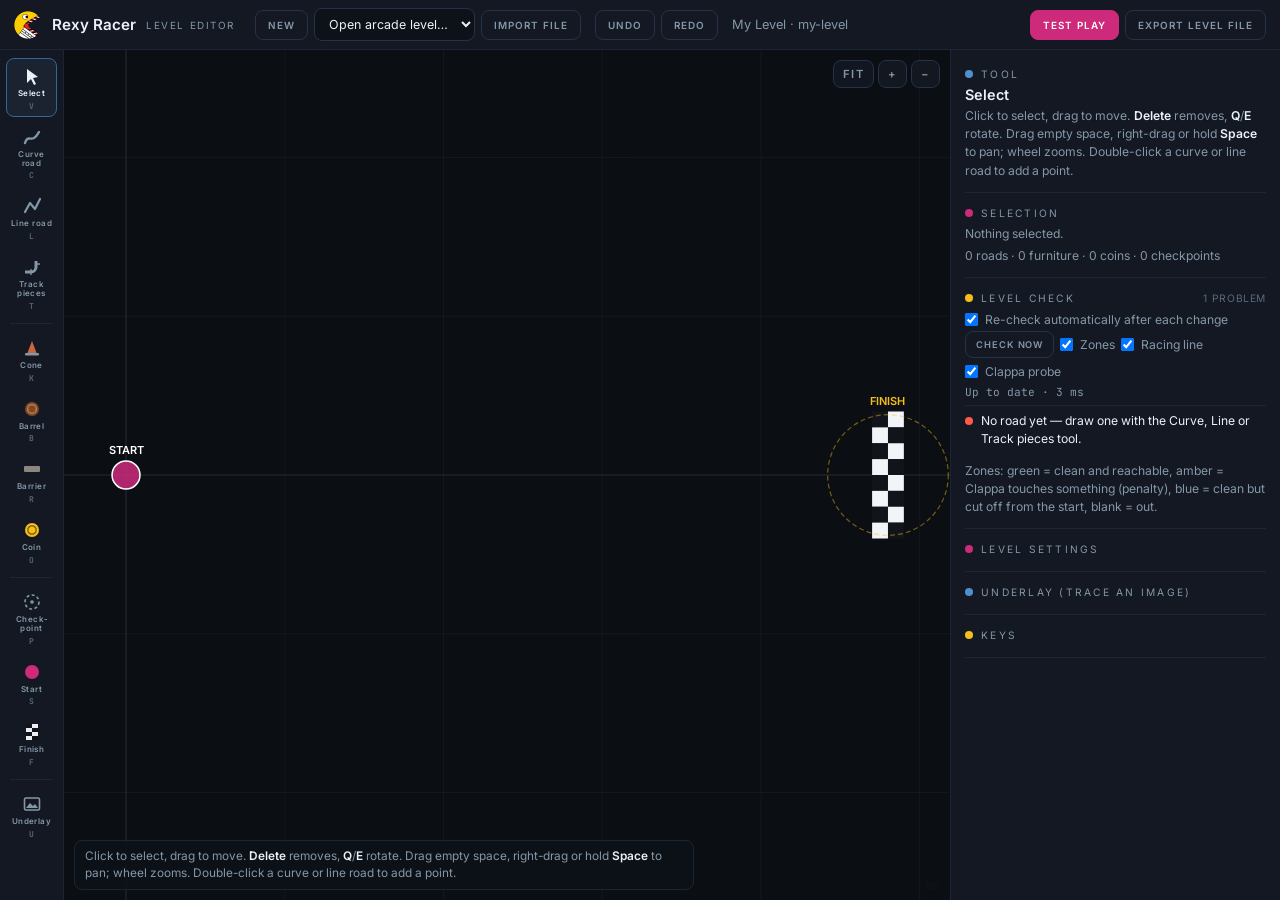
==== editor/index.html @ 25bbd29e "Rexy Racer: one shared engine for every level, plus a level editor - games/racer/: a single engine t" ====
<!doctype html>
<html lang="en">
<head>
<meta charset="utf-8">
<meta name="viewport" content="width=device-width, initial-scale=1">
<title>Rexy Racer — Level editor</title>
<meta name="robots" content="noindex">
<link rel="stylesheet" href="../lib/rexy-theme.css">
<style>
  html,body{height:100%; overflow:hidden}
  body{display:flex; flex-direction:column; font-size:13px}
  .hidden{display:none !important}

  /* ---------- top bar ---------- */
  .bar{display:flex; align-items:center; gap:14px; padding:8px 14px; background:var(--surface);
       border-bottom:1px solid var(--border-soft); flex:none}
  .bar .brand{display:flex; align-items:center; gap:10px; white-space:nowrap; margin-right:6px}
  .bar .brand .mark{width:28px; height:28px; background:url('../art/clappa.png') 0 0/112px 28px no-repeat}
  .bar .brand b{font-size:.95rem; font-weight:600}
  .bar .brand span{font-size:.62rem; letter-spacing:.16em; text-transform:uppercase; color:var(--muted)}
  .bar .grp{display:flex; gap:6px; align-items:center}
  .bar .grow{flex:1}
  .bar button{padding:8px 12px; font-size:.62rem}
  .bar select{width:auto; padding:7px 10px; font-size:.78rem}
  .bar .name{font-size:.8rem; color:var(--muted); white-space:nowrap; overflow:hidden; text-overflow:ellipsis; max-width:24vw}

  /* ---------- workspace ---------- */
  .main{flex:1; display:flex; min-height:0}
  .tools{flex:none; width:64px; background:var(--surface); border-right:1px solid var(--border-soft);
         display:flex; flex-direction:column; gap:2px; padding:8px 6px; overflow-y:auto}
  .tools button{display:flex; flex-direction:column; align-items:center; gap:3px; padding:7px 2px 5px;
         border:1px solid transparent; font-size:.5rem; letter-spacing:.06em; text-transform:none;
         color:var(--muted); line-height:1.1}
  .tools button svg{width:20px; height:20px}
  .tools button kbd{font:600 .5rem 'JetBrains Mono',monospace; color:var(--faint)}
  .tools button.on{background:var(--surface2); color:var(--text); border-color:var(--blue-deep)}
  .tools .sep{height:1px; background:var(--border-soft); margin:4px 4px}

  .stage{flex:1; position:relative; min-width:0; background:#0b0e13}
  .stage canvas{position:absolute; left:0; top:0; width:100%; height:100%; display:block; touch-action:none}
  .hud{position:absolute; left:10px; bottom:10px; right:10px; display:flex; gap:10px; align-items:flex-end;
       pointer-events:none}
  .hud .hint{background:rgba(13,18,25,.88); border:1px solid var(--border-soft); border-radius:8px;
       padding:7px 10px; color:var(--muted); font-size:.74rem; max-width:620px; line-height:1.45}
  .hud .hint b{color:var(--text); font-weight:600}
  .hud .coords{margin-left:auto; font:.68rem 'JetBrains Mono',monospace; color:var(--faint);
       background:rgba(13,18,25,.8); border-radius:6px; padding:4px 8px; white-space:nowrap}
  .zoomBtns{position:absolute; right:10px; top:10px; display:flex; gap:4px}
  .zoomBtns button{padding:6px 9px; background:rgba(19,24,34,.9)}

  /* ---------- side panel ---------- */
  .panel{flex:none; width:330px; background:var(--surface); border-left:1px solid var(--border-soft);
         overflow-y:auto; padding:4px 14px 40px}
  .panel details{border-bottom:1px solid var(--border-soft); padding-bottom:10px}
  .panel summary{list-style:none; cursor:pointer; user-select:none}
  .panel summary::-webkit-details-marker{display:none}
  .panel summary .section-label{margin:14px 0 6px}
  .panel .section-label .count{margin-left:auto; letter-spacing:.06em; color:var(--faint)}
  .panel label{margin:8px 0 4px}
  .panel input,.panel select,.panel textarea{padding:7px 9px; font-size:.82rem}
  .panel textarea{width:100%; background:var(--inset); border:1px solid var(--border); color:var(--text);
       border-radius:8px; font-family:inherit; resize:vertical; min-height:54px; outline:none}
  .panel textarea:focus{border-color:var(--blue)}
  .panel button{padding:7px 10px; font-size:.58rem}
  .panel .row{gap:6px; margin-top:8px}
  .cols2{display:grid; grid-template-columns:1fr 1fr; gap:0 8px}
  .cols3{display:grid; grid-template-columns:1fr 1fr 1fr; gap:0 8px}
  .hintp{color:var(--muted); font-size:.76rem; line-height:1.5; margin:4px 0 2px}
  .hintp b{color:var(--text); font-weight:600}
  .toolname{font-weight:600; font-size:.9rem; margin-top:4px}
  .chk{display:flex; align-items:center; gap:7px; font-size:.76rem; color:var(--muted); margin:6px 0;
       text-transform:none; letter-spacing:0; cursor:pointer}
  .chk input{width:auto; margin:0}
  .pill{font:600 .6rem 'JetBrains Mono',monospace; border-radius:12px; padding:2px 7px;
        border:1px solid var(--border); color:var(--muted)}
  .danger{color:#ff7a6a}
  button.danger:hover{border-color:#5a2828; color:#ff9a8a}

  .checkStatus{font:.7rem 'JetBrains Mono',monospace; color:var(--muted); margin:6px 0}
  .issues{list-style:none; margin:6px 0 0; padding:0}
  .issues li{display:flex; gap:8px; align-items:flex-start; padding:6px 0; border-top:1px solid var(--border-soft);
       font-size:.76rem; line-height:1.45; color:var(--text)}
  .issues li .dot{flex:none; width:8px; height:8px; border-radius:50%; margin-top:5px}
  .issues li.err .dot{background:#ff5a4a} .issues li.warn .dot{background:var(--gold)} .issues li.ok .dot{background:var(--ok)}
  .issues li span.msg{flex:1}
  .issues li button{flex:none; padding:3px 7px; font-size:.52rem}
  .coinTable{width:100%; margin-top:8px}
  .coinTable td,.coinTable th{padding:4px 5px; font-size:.72rem}
  .coinTable tr{cursor:pointer}
  .coinTable tr:hover td{background:var(--surface2)}
  .stars{color:var(--gold); letter-spacing:1px; white-space:nowrap}
  .stars.free{color:var(--faint)} .stars.bad{color:#ff7a6a} .stars.contact{color:#ff9f40}
  .medalSuggest{background:var(--inset); border:1px solid var(--border-soft); border-radius:8px; padding:8px 10px;
       margin-top:8px; font-size:.74rem; color:var(--muted); line-height:1.5}
  .medalSuggest b{color:var(--text)}
  .report{background:var(--inset); border:1px solid var(--border-soft); border-radius:8px; padding:8px 10px; margin-top:8px}
  .report p{margin:2px 0; font-size:.74rem; color:var(--muted); line-height:1.45}

  .toast{position:fixed; left:50%; bottom:24px; transform:translateX(-50%); background:var(--surface2);
    border:1px solid var(--border); border-radius:10px; padding:10px 16px; font-size:.8rem; z-index:50;
    box-shadow:0 10px 30px rgba(0,0,0,.5); max-width:min(640px,90vw); line-height:1.45}
  .toast.err{border-color:#5a2828; color:#ffb0a6}
</style>
</head>
<body>

<header class="bar">
  <div class="brand"><span class="mark"></span><b>Rexy Racer</b><span>Level editor</span></div>
  <div class="grp">
    <button id="bNew" title="Start a blank level">New</button>
    <select id="bOpen" title="Open a level that's already in the arcade"><option value="">Open arcade level…</option></select>
    <button id="bImport" title="Open a level file you exported">Import file</button>
    <input type="file" id="fImport" accept=".json,application/json" hidden>
  </div>
  <div class="grp">
    <button id="bUndo" title="Undo (Ctrl+Z)">Undo</button>
    <button id="bRedo" title="Redo (Ctrl+Y)">Redo</button>
  </div>
  <div class="name" id="docName"></div>
  <div class="grow"></div>
  <div class="grp">
    <button id="bTest" class="primary" title="Play this level in a new tab">Test play</button>
    <button id="bExport" title="Download the level file (Ctrl+S)">Export level file</button>
  </div>
</header>

<div class="main">
  <nav class="tools" id="tools"></nav>

  <div class="stage" id="stage">
    <canvas id="cv"></canvas>
    <div class="zoomBtns">
      <button id="bFit" title="Fit level to view (0)">Fit</button>
      <button id="bZoomIn" title="Zoom in">+</button>
      <button id="bZoomOut" title="Zoom out">&minus;</button>
    </div>
    <div class="hud">
      <div class="hint" id="hint"></div>
      <div class="coords" id="coords"></div>
    </div>
  </div>

  <aside class="panel" id="panel">
    <details open id="dTool">
      <summary><div class="section-label blue">Tool</div></summary>
      <div id="toolBody"></div>
    </details>

    <details open id="dSel">
      <summary><div class="section-label">Selection</div></summary>
      <div id="selBody"></div>
    </details>

    <details open id="dCheck">
      <summary><div class="section-label gold">Level check <span class="count" id="checkBadge"></span></div></summary>
      <label class="chk"><input type="checkbox" id="oAuto" checked> Re-check automatically after each change</label>
      <div class="row" style="margin-top:2px">
        <button id="bCheck">Check now</button>
        <label class="chk" style="margin:0"><input type="checkbox" id="oHeat" checked> Zones</label>
        <label class="chk" style="margin:0"><input type="checkbox" id="oLine" checked> Racing line</label>
        <label class="chk" style="margin:0"><input type="checkbox" id="oProbe" checked> Clappa probe</label>
      </div>
      <div class="checkStatus" id="checkStatus">Not checked yet.</div>
      <div id="checkBody"></div>
    </details>

    <details id="dLevel">
      <summary><div class="section-label">Level settings</div></summary>
      <div id="levelBody"></div>
    </details>

    <details id="dUnder">
      <summary><div class="section-label blue">Underlay (trace an image)</div></summary>
      <div id="underBody"></div>
      <input type="file" id="fUnder" accept="image/*,application/pdf,.pdf" hidden>
    </details>

    <details id="dHelp">
      <summary><div class="section-label gold">Keys</div></summary>
      <p class="hintp">
        <b>V</b> select · <b>C</b> curve · <b>L</b> line · <b>T</b> track pieces · <b>K</b> cone · <b>B</b> barrel ·
        <b>R</b> barrier · <b>O</b> coin · <b>P</b> checkpoint · <b>S</b> start · <b>F</b> finish · <b>U</b> underlay<br>
        <b>Delete</b> remove · <b>Q</b>/<b>E</b> rotate (Shift = fine) · arrows nudge (Shift = far) ·
        <b>Ctrl+D</b> duplicate · <b>Ctrl+Z</b>/<b>Ctrl+Y</b> undo/redo · <b>Ctrl+S</b> export<br>
        Track pieces: <b>↑</b> straight · <b>←</b>/<b>→</b> turn · <b>Backspace</b> remove last<br>
        <b>Space</b>-drag, right-drag or middle-drag to pan · wheel to zoom · <b>0</b> fit · <b>H</b> zones on/off
      </p>
    </details>
  </aside>
</div>

<div class="toast hidden" id="toast"></div>

<script src="../games/racer/core.js"></script>
<script src="editor.js"></script>
</body>
</html>
---- lib/rexy-theme.css ----
/* ============================================================
   Rexy theme — matches the Rexy Bridge desktop app palette.
   Dark VP-tool look: near-black navy, Inter, pink/gold/blue accents.
   Reuse across the leaderboard, demo, and arcade.
   ============================================================ */
@import url('https://fonts.googleapis.com/css2?family=Inter:wght@400;500;600;700&family=JetBrains+Mono:wght@400;600&display=swap');

:root{
  --bg:#0A0D12; --surface:#131822; --surface2:#1B2230;
  --border:#26324a; --border-soft:#1c2536; --inset:#0d1219;
  --pink:#CE2A7C; --gold:#F6BE1A; --blue:#4F8FCB; --blue-deep:#336699;
  --text:#EAF1F8; --muted:#8497A8; --faint:#5a6b7d; --ok:#46d39a;
}

*{box-sizing:border-box;}
body{margin:0;background:var(--bg);color:var(--text);
  font-family:'Inter',system-ui,sans-serif;-webkit-font-smoothing:antialiased;}
.mono{font-family:'JetBrains Mono',monospace;}

h1,h2,h3{font-weight:600;letter-spacing:.01em;margin:0;}
h1{font-size:1.4rem;} h2{font-size:1rem;}
a{color:var(--blue);}

.card{background:var(--surface);border:1px solid var(--border-soft);border-radius:12px;}

/* small uppercase section label with a coloured dot, Bridge-style */
.section-label{font-size:.64rem;letter-spacing:.22em;color:var(--muted);
  text-transform:uppercase;display:flex;align-items:center;gap:8px;margin:18px 0 8px;}
.section-label::before{content:"";width:8px;height:8px;border-radius:50%;background:var(--pink);}
.section-label.gold::before{background:var(--gold);}
.section-label.blue::before{background:var(--blue);}

label{display:block;font-size:.58rem;letter-spacing:.12em;text-transform:uppercase;
  color:var(--muted);margin:10px 0 5px;}

input,select{width:100%;background:var(--inset);border:1px solid var(--border);
  color:var(--text);border-radius:8px;padding:10px 12px;font-family:inherit;
  font-size:.9rem;outline:none;transition:border-color .12s;}
input:focus,select:focus{border-color:var(--blue);}

button{font-family:inherit;cursor:pointer;border-radius:8px;font-size:.7rem;
  letter-spacing:.1em;text-transform:uppercase;font-weight:600;padding:10px 16px;
  transition:.12s;border:1px solid var(--border);background:transparent;color:var(--muted);}
button:hover{color:var(--text);border-color:var(--blue-deep);}
button.primary{background:var(--pink);border-color:var(--pink);color:#fff;}
button.primary:hover{filter:brightness(1.1);border-color:var(--pink);}
button.on{background:var(--surface2);color:var(--text);border-color:var(--blue-deep);}

.row{display:flex;gap:10px;flex-wrap:wrap;align-items:center;}

table{width:100%;border-collapse:collapse;}
th{text-align:left;font-size:.58rem;letter-spacing:.16em;text-transform:uppercase;
  color:var(--muted);padding:9px 10px;border-bottom:1px solid var(--border);}
td{padding:9px 10px;border-bottom:1px solid var(--border-soft);font-size:.86rem;}
td.num{font-family:'JetBrains Mono',monospace;color:var(--text);}
tr.me{background:rgba(206,42,124,.12);}
tr.me td:first-child{box-shadow:inset 2px 0 0 var(--pink);}

.tag{font-size:.56rem;letter-spacing:.08em;text-transform:uppercase;color:var(--blue);
  border:1px solid var(--border);border-radius:20px;padding:2px 8px;}

.status{background:var(--inset);border:1px solid var(--border-soft);border-radius:8px;
  padding:9px 12px;font-size:.72rem;color:var(--muted);min-height:20px;
  font-family:'JetBrains Mono',monospace;letter-spacing:.02em;}
.status.err{color:#ff7a6a;border-color:#5a2828;}

.muted{color:var(--muted);} .faint{color:var(--faint);}
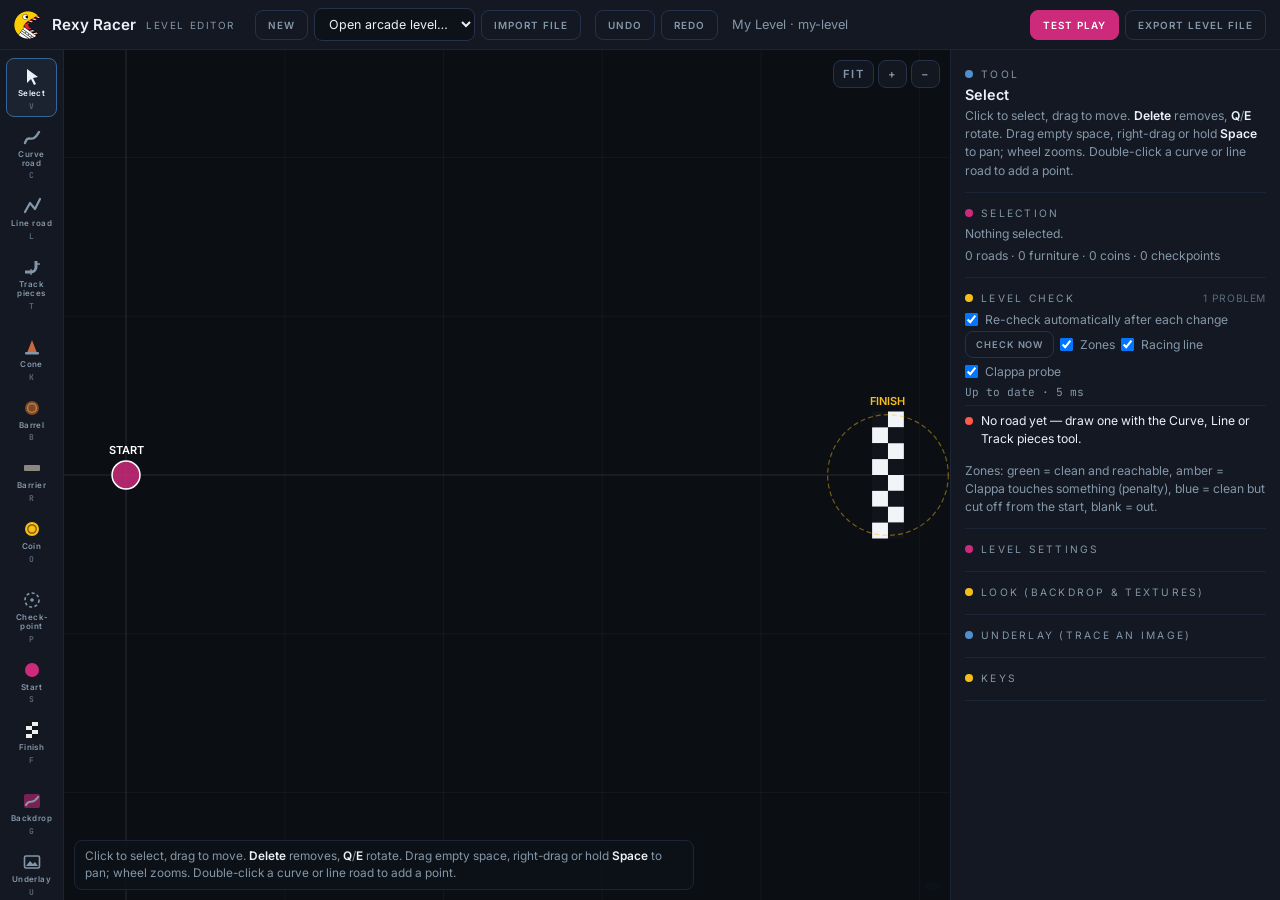
==== commit 7696376e: "Level look: backdrop artwork and custom road/grass textures - Levels can carry a backdrop image laid" ====
--- a/editor/index.html
+++ b/editor/index.html
@@ -96,6 +96,9 @@
   .report{background:var(--inset); border:1px solid var(--border-soft); border-radius:8px; padding:8px 10px; margin-top:8px}
   .report p{margin:2px 0; font-size:.74rem; color:var(--muted); line-height:1.45}
 
+  .swatch{width:40px; height:40px; object-fit:cover; border-radius:6px; border:1px solid var(--border)}
+  .swatch.wide{display:block; width:100%; height:auto; max-height:150px; object-fit:contain;
+    background:var(--inset); margin-top:8px}
   .toast{position:fixed; left:50%; bottom:24px; transform:translateX(-50%); background:var(--surface2);
     border:1px solid var(--border); border-radius:10px; padding:10px 16px; font-size:.8rem; z-index:50;
     box-shadow:0 10px 30px rgba(0,0,0,.5); max-width:min(640px,90vw); line-height:1.45}
@@ -169,6 +172,12 @@
       <div id="levelBody"></div>
     </details>
 
+    <details id="dLook">
+      <summary><div class="section-label gold">Look (backdrop &amp; textures)</div></summary>
+      <div id="lookBody"></div>
+      <input type="file" id="fLook" accept="image/*,application/pdf,.pdf" hidden>
+    </details>
+
     <details id="dUnder">
       <summary><div class="section-label blue">Underlay (trace an image)</div></summary>
       <div id="underBody"></div>
@@ -179,7 +188,7 @@
       <summary><div class="section-label gold">Keys</div></summary>
       <p class="hintp">
         <b>V</b> select · <b>C</b> curve · <b>L</b> line · <b>T</b> track pieces · <b>K</b> cone · <b>B</b> barrel ·
-        <b>R</b> barrier · <b>O</b> coin · <b>P</b> checkpoint · <b>S</b> start · <b>F</b> finish · <b>U</b> underlay<br>
+        <b>R</b> barrier · <b>O</b> coin · <b>P</b> checkpoint · <b>S</b> start · <b>F</b> finish · <b>G</b> backdrop · <b>U</b> underlay<br>
         <b>Delete</b> remove · <b>Q</b>/<b>E</b> rotate (Shift = fine) · arrows nudge (Shift = far) ·
         <b>Ctrl+D</b> duplicate · <b>Ctrl+Z</b>/<b>Ctrl+Y</b> undo/redo · <b>Ctrl+S</b> export<br>
         Track pieces: <b>↑</b> straight · <b>←</b>/<b>→</b> turn · <b>Backspace</b> remove last<br>
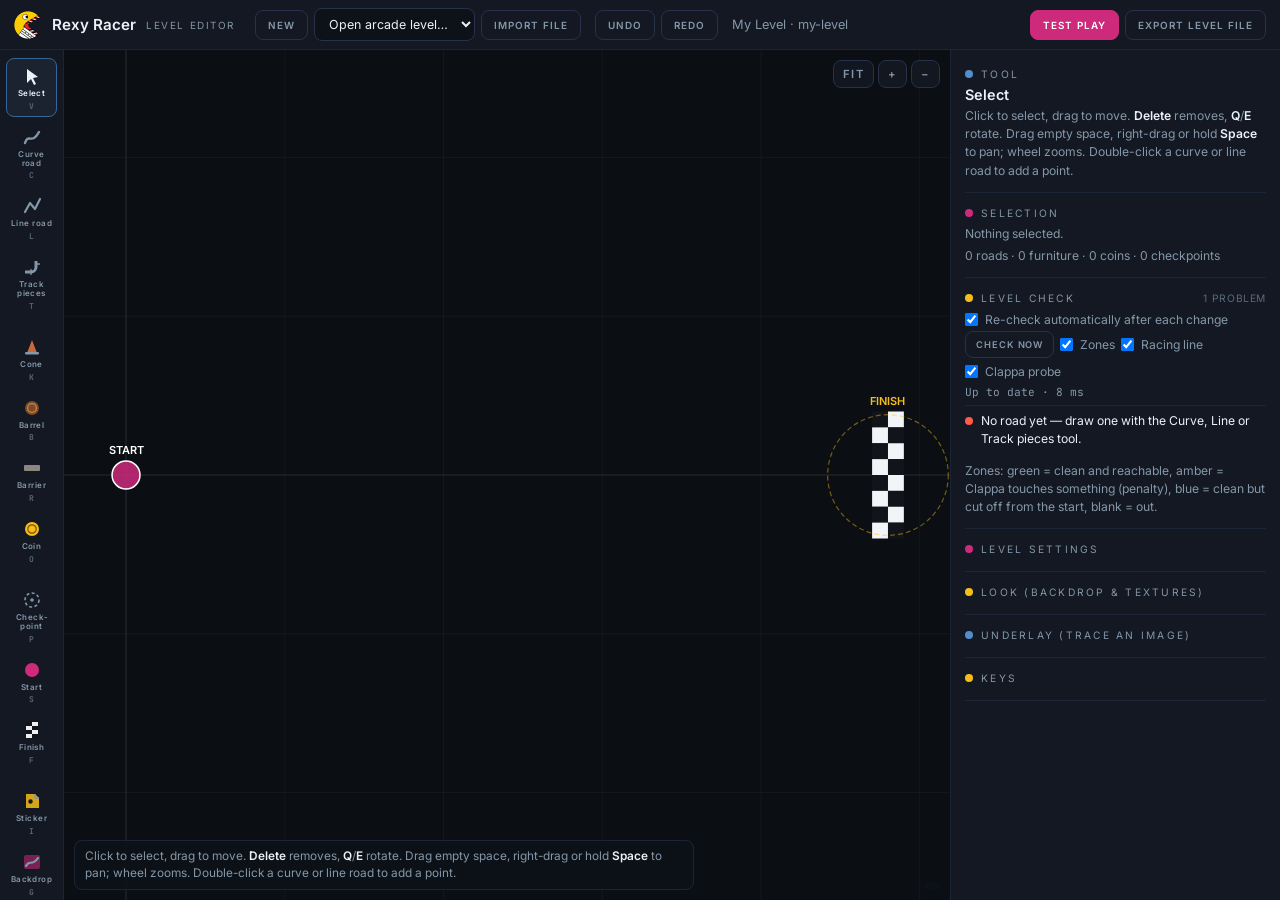
==== commit fa516a4b: "Stickers: decorative images placed anywhere in a level - Sticker tool (I) in the editor: add images " ====
--- a/editor/index.html
+++ b/editor/index.html
@@ -99,6 +99,14 @@
   .swatch{width:40px; height:40px; object-fit:cover; border-radius:6px; border:1px solid var(--border)}
   .swatch.wide{display:block; width:100%; height:auto; max-height:150px; object-fit:contain;
     background:var(--inset); margin-top:8px}
+  .stickerLib{display:grid; grid-template-columns:repeat(4,1fr); gap:6px}
+  .stickerLib .stk{position:relative; aspect-ratio:1; border:1px solid var(--border); border-radius:8px; cursor:pointer;
+    background:var(--inset) repeating-conic-gradient(#1b2230 0 25%, transparent 0 50%) 0 0/12px 12px;
+    display:grid; place-items:center; overflow:hidden}
+  .stickerLib .stk.on{border-color:var(--gold); box-shadow:0 0 0 1px var(--gold)}
+  .stickerLib .stk img{max-width:88%; max-height:88%}
+  .stickerLib .stk .x{position:absolute; top:2px; right:2px; padding:0 5px; font-size:.6rem; line-height:1.5;
+    background:rgba(10,13,18,.85); border-radius:4px}
   .toast{position:fixed; left:50%; bottom:24px; transform:translateX(-50%); background:var(--surface2);
     border:1px solid var(--border); border-radius:10px; padding:10px 16px; font-size:.8rem; z-index:50;
     box-shadow:0 10px 30px rgba(0,0,0,.5); max-width:min(640px,90vw); line-height:1.45}
@@ -188,7 +196,7 @@
       <summary><div class="section-label gold">Keys</div></summary>
       <p class="hintp">
         <b>V</b> select · <b>C</b> curve · <b>L</b> line · <b>T</b> track pieces · <b>K</b> cone · <b>B</b> barrel ·
-        <b>R</b> barrier · <b>O</b> coin · <b>P</b> checkpoint · <b>S</b> start · <b>F</b> finish · <b>G</b> backdrop · <b>U</b> underlay<br>
+        <b>R</b> barrier · <b>O</b> coin · <b>P</b> checkpoint · <b>S</b> start · <b>F</b> finish · <b>I</b> sticker · <b>G</b> backdrop · <b>U</b> underlay<br>
         <b>Delete</b> remove · <b>Q</b>/<b>E</b> rotate (Shift = fine) · arrows nudge (Shift = far) ·
         <b>Ctrl+D</b> duplicate · <b>Ctrl+Z</b>/<b>Ctrl+Y</b> undo/redo · <b>Ctrl+S</b> export<br>
         Track pieces: <b>↑</b> straight · <b>←</b>/<b>→</b> turn · <b>Backspace</b> remove last<br>
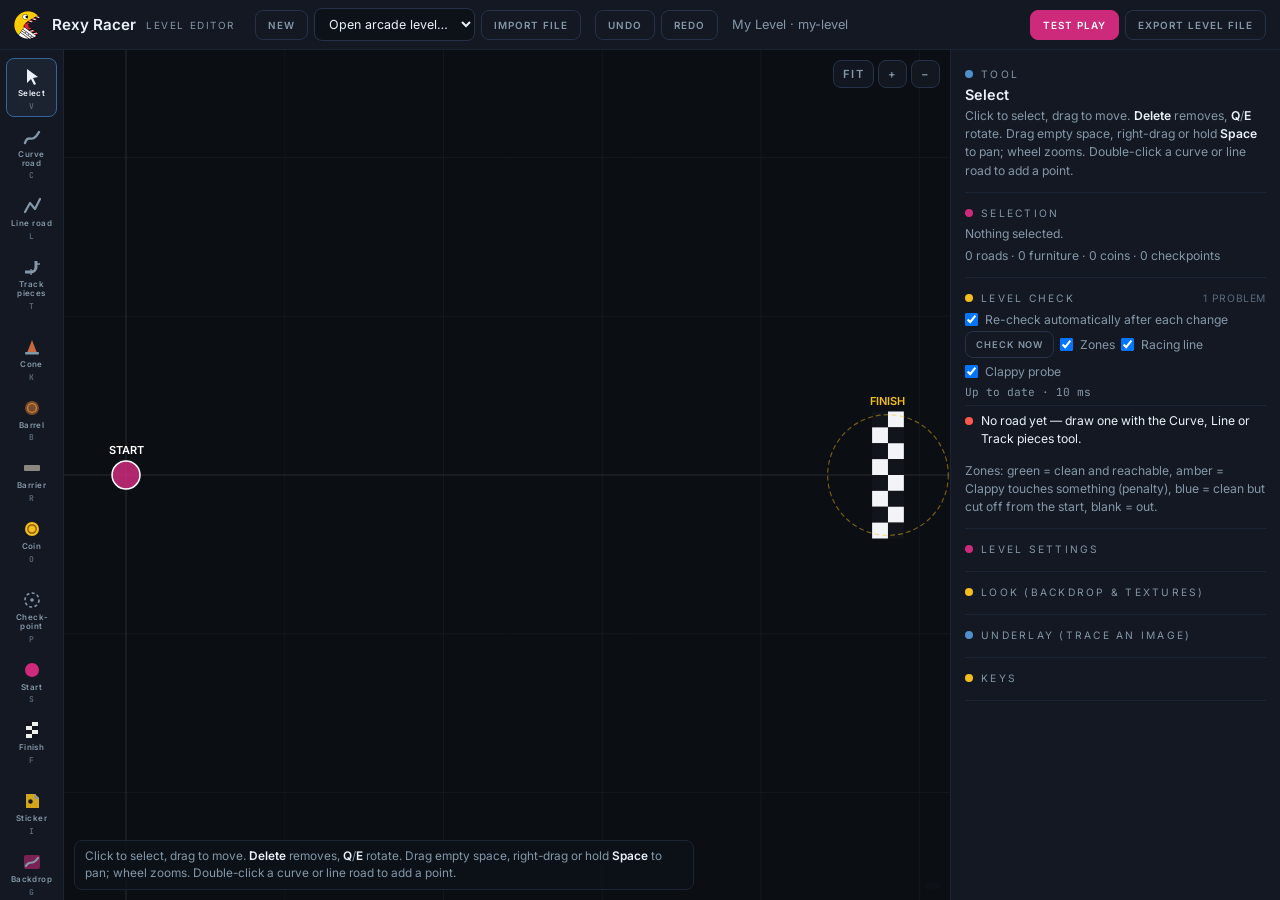
==== commit 95344151: "Launch tidy-up: arcade logo, harder medals, straighter Tiny Tape, Clappy - Header carries Rob's Rexy" ====
--- a/editor/index.html
+++ b/editor/index.html
@@ -15,7 +15,7 @@
   .bar{display:flex; align-items:center; gap:14px; padding:8px 14px; background:var(--surface);
        border-bottom:1px solid var(--border-soft); flex:none}
   .bar .brand{display:flex; align-items:center; gap:10px; white-space:nowrap; margin-right:6px}
-  .bar .brand .mark{width:28px; height:28px; background:url('../art/clappa.png') 0 0/112px 28px no-repeat}
+  .bar .brand .mark{width:28px; height:28px; background:url('../art/clappy.png') 0 0/112px 28px no-repeat}
   .bar .brand b{font-size:.95rem; font-weight:600}
   .bar .brand span{font-size:.62rem; letter-spacing:.16em; text-transform:uppercase; color:var(--muted)}
   .bar .grp{display:flex; gap:6px; align-items:center}
@@ -169,7 +169,7 @@
         <button id="bCheck">Check now</button>
         <label class="chk" style="margin:0"><input type="checkbox" id="oHeat" checked> Zones</label>
         <label class="chk" style="margin:0"><input type="checkbox" id="oLine" checked> Racing line</label>
-        <label class="chk" style="margin:0"><input type="checkbox" id="oProbe" checked> Clappa probe</label>
+        <label class="chk" style="margin:0"><input type="checkbox" id="oProbe" checked> Clappy probe</label>
       </div>
       <div class="checkStatus" id="checkStatus">Not checked yet.</div>
       <div id="checkBody"></div>
